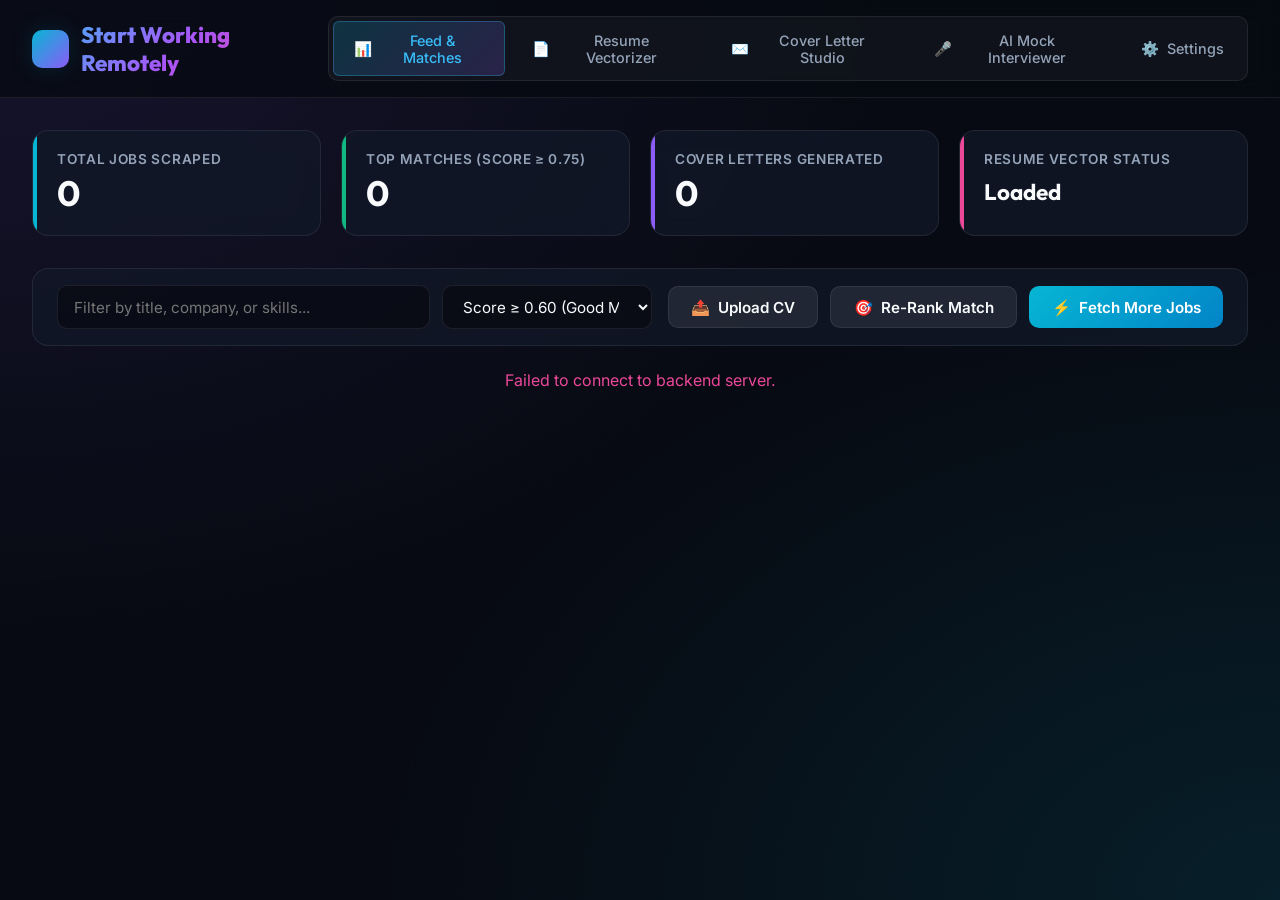
==== web/index.html @ 85f088b6 "Initial commit: Start Working Remotely AI Job Hunting System" ====
<!DOCTYPE html>
<html lang="en">
<head>
  <meta charset="UTF-8">
  <meta name="viewport" content="width=device-width, initial-scale=1.0">
  <title>Start Working Remotely</title>
  <meta name="description" content="Start Working Remotely - Production-ready AI Job Hunting system with vector matching, auto-scraping, cover letter generator, and AI interview prep.">
  <link rel="stylesheet" href="styles.css">
  <link rel="icon" href="data:image/svg+xml,<svg xmlns=%22http://www.w3.org/2000/svg%22 viewBox=%220 0 100 100%22><text y=%22.9em%22 font-size=%2290%22>🌐</text></svg>">
</head>
<body>

  <!-- Header -->
  <header>
    <div class="nav-container">
      <div class="logo">
        <div class="logo-icon">🌐</div>
        Start Working Remotely
      </div>

      <nav class="nav-tabs">
        <button class="tab-btn active" id="tab-btn-feed" onclick="switchTab('feed')">
          <span>📊</span> Feed & Matches
        </button>
        <button class="tab-btn" id="tab-btn-resume" onclick="switchTab('resume')">
          <span>📄</span> Resume Vectorizer
        </button>
        <button class="tab-btn" id="tab-btn-letters" onclick="switchTab('letters')">
          <span>✉️</span> Cover Letter Studio
        </button>
        <button class="tab-btn" id="tab-btn-interview" onclick="switchTab('interview')">
          <span>🎤</span> AI Mock Interviewer
        </button>
        <button class="tab-btn" id="tab-btn-settings" onclick="switchTab('settings')">
          <span>⚙️</span> Settings
        </button>
      </nav>
    </div>
  </header>

  <main>
    <!-- Live Stats -->
    <div class="stats-grid">
      <div class="stat-card">
        <div class="stat-label">Total Jobs Scraped</div>
        <div class="stat-value" id="stat-total-jobs">0</div>
      </div>
      <div class="stat-card emerald">
        <div class="stat-label">Top Matches (Score ≥ 0.75)</div>
        <div class="stat-value" id="stat-top-matches">0</div>
      </div>
      <div class="stat-card purple">
        <div class="stat-label">Cover Letters Generated</div>
        <div class="stat-value" id="stat-letters">0</div>
      </div>
      <div class="stat-card pink">
        <div class="stat-label">Resume Vector Status</div>
        <div class="stat-value" id="stat-resume-status" style="font-size: 1.4rem; padding-top: 0.4rem;">Loaded</div>
      </div>
    </div>

    <!-- TAB 1: Feed & Matches -->
    <div class="tab-content active" id="tab-feed">
      <div class="controls-bar">
        <div class="search-group">
          <input type="text" id="search-input" placeholder="Filter by title, company, or skills..." oninput="filterJobs()">
          <select id="score-filter" style="width: 210px;" onchange="filterJobs()">
            <option value="0.75">Score ≥ 0.75 (High Match)</option>
            <option value="0.60" selected>Score ≥ 0.60 (Good Match)</option>
            <option value="0.50">Score ≥ 0.50 (Fair Match)</option>
            <option value="0.30">Score ≥ 0.30 (Broad)</option>
            <option value="0.00">All Scraped Jobs</option>
          </select>
        </div>
        <div style="display: flex; gap: 0.75rem; flex-wrap: wrap;">
          <button class="btn btn-secondary" id="btn-upload-cv-quick" onclick="document.getElementById('cv-file-input').click()">
            <span>📤</span> Upload CV
          </button>
          <button class="btn btn-secondary" id="btn-re-rank" onclick="triggerReMatch()">
            <span>🎯</span> Re-Rank Match
          </button>
          <button class="btn" id="btn-scan" onclick="triggerScan()">
            <span>⚡</span> Fetch More Jobs
          </button>
        </div>
      </div>

      <div class="jobs-list" id="jobs-container">
        <!-- Rendered dynamically -->
      </div>
    </div>

    <!-- Hidden File Input for CV Upload -->
    <input type="file" id="cv-file-input" accept=".pdf,.txt,.md,.docx" style="display: none;" onchange="handleCvFileUpload(event)">

    <!-- TAB 2: Resume Vectorizer -->
    <div class="tab-content" id="tab-resume">
      <div class="panel">
        <div class="panel-title">
          <span>📄</span> Upload CV / Resume & Vectorize
        </div>
        <p style="color: var(--text-muted); margin-bottom: 1.25rem;">
          Upload your CV (PDF, TXT, MD) or edit the text directly below. The system automatically parses your CV, extracts skills & experience vectors, and re-ranks all job opportunities.
        </p>

        <!-- Drag and Drop Upload Zone -->
        <div id="drop-zone" onclick="document.getElementById('cv-file-input').click()" style="border: 2px dashed rgba(6, 182, 212, 0.4); background: rgba(6, 182, 212, 0.04); border-radius: var(--radius-lg); padding: 2rem; text-align: center; cursor: pointer; margin-bottom: 1.5rem; transition: all 0.2s ease;">
          <div style="font-size: 2.5rem; margin-bottom: 0.5rem;">📁</div>
          <div style="font-weight: 700; font-size: 1.1rem; color: #38bdf8; margin-bottom: 0.25rem;">Click or Drag & Drop your CV here</div>
          <div style="font-size: 0.85rem; color: var(--text-dim);">Supports PDF, TXT, MD, DOCX (Max 10MB)</div>
        </div>

        <div style="font-weight: 600; font-size: 0.95rem; margin-bottom: 0.5rem; color: var(--text-main);">Extracted CV Text Content:</div>
        <textarea id="resume-textarea" rows="16" placeholder="Paste or view your markdown/plain text resume here..."></textarea>
        <div style="margin-top: 1rem; display: flex; justify-content: flex-end; gap: 1rem;">
          <button class="btn" id="btn-save-resume" onclick="saveResume()">
            <span>💾</span> Save & Re-index Embeddings
          </button>
        </div>
      </div>
    </div>


    <!-- TAB 3: Cover Letter Studio -->
    <div class="tab-content" id="tab-letters">
      <div class="panel">
        <div class="panel-title">
          <span>✉️</span> AI Cover Letter Generator Studio
        </div>
        <p style="color: var(--text-muted); margin-bottom: 1rem;">
          Select a matched job from your feed or generate letters on demand using local Ollama LLMs or OpenRouter.
        </p>
        <div id="cover-letter-workspace">
          <p style="color: var(--text-dim);">Select a job in the Feed tab and click "Draft Cover Letter" to generate.</p>
        </div>
      </div>
    </div>

    <!-- TAB 4: Mock Interviewer -->
    <div class="tab-content" id="tab-interview">
      <div class="panel">
        <div class="panel-title">
          <span>🎤</span> AI Mock Interviewer & Evaluation Agent
        </div>
        <p style="color: var(--text-muted); margin-bottom: 1rem;">
          Practice answering 15 technical, behavioral, and situational questions tailored specifically to your target roles.
        </p>
        <div id="interview-workspace">
          <p style="color: var(--text-dim);">Select a job in the Feed tab and click "Interview Prep" to generate custom questions.</p>
        </div>
      </div>
    </div>

    <!-- TAB 5: Settings -->
    <div class="tab-content" id="tab-settings">
      <div class="panel">
        <div class="panel-title">
          <span>⚙️</span> System Configuration
        </div>
        <div style="display: grid; gap: 1rem; max-width: 600px;">
          <div>
            <label style="font-weight: 600; display: block; margin-bottom: 0.4rem;">Default Search Role Query</label>
            <input type="text" id="cfg-role" value="software engineer">
          </div>
          <div>
            <label style="font-weight: 600; display: block; margin-bottom: 0.4rem;">Location Filter</label>
            <input type="text" id="cfg-location" value="remote">
          </div>
          <div>
            <label style="font-weight: 600; display: block; margin-bottom: 0.4rem;">Ollama API Base URL (Local LLM)</label>
            <input type="text" id="cfg-ollama" value="http://localhost:11434">
          </div>
          <div>
            <label style="font-weight: 600; display: block; margin-bottom: 0.4rem;">OpenRouter API Key (Optional Cloud LLM)</label>
            <input type="text" id="cfg-openrouter" placeholder="sk-or-v1-...">
          </div>
          <div style="margin-top: 1rem;">
            <button class="btn btn-purple" onclick="saveSettings()">Save Settings</button>
          </div>
        </div>
      </div>
    </div>
  </main>

  <!-- Modal Viewer -->
  <div class="modal-overlay" id="modal-overlay">
    <div class="modal-box">
      <div class="modal-header">
        <div class="modal-title" id="modal-title">Modal Header</div>
        <button class="modal-close" onclick="closeModal()">✕</button>
      </div>
      <div class="modal-body" id="modal-body">
        <!-- Content -->
      </div>
    </div>
  </div>

  <script src="app.js"></script>
</body>
</html>
---- web/styles.css ----
@import url('https://fonts.googleapis.com/css2?family=Inter:wght@300;400;500;600;700&family=Outfit:wght@500;600;700;800&display=swap');

:root {
  --bg-dark: #070a12;
  --bg-card: rgba(18, 25, 41, 0.75);
  --bg-card-hover: rgba(26, 36, 59, 0.85);
  --bg-glass: rgba(255, 255, 255, 0.03);
  --border-glass: rgba(255, 255, 255, 0.08);
  --border-focus: #3b82f6;

  --accent-cyan: #06b6d4;
  --accent-purple: #8b5cf6;
  --accent-pink: #ec4899;
  --accent-emerald: #10b981;
  --accent-amber: #f59e0b;
  
  --text-main: #f8fafc;
  --text-muted: #94a3b8;
  --text-dim: #64748b;
  
  --shadow-glow: 0 0 25px rgba(6, 182, 212, 0.15);
  --radius-lg: 16px;
  --radius-md: 10px;
  --radius-sm: 6px;
}

* {
  margin: 0;
  padding: 0;
  box-sizing: border-box;
  font-family: 'Inter', -apple-system, BlinkMacSystemFont, sans-serif;
}

body {
  background-color: var(--bg-dark);
  background-image: 
    radial-gradient(at 0% 0%, rgba(139, 92, 246, 0.12) 0px, transparent 50%),
    radial-gradient(at 100% 100%, rgba(6, 182, 212, 0.12) 0px, transparent 50%);
  color: var(--text-main);
  min-height: 100vh;
  display: flex;
  flex-direction: column;
}

/* Header & Navbar */
header {
  border-bottom: 1px solid var(--border-glass);
  background: rgba(7, 10, 18, 0.8);
  backdrop-filter: blur(12px);
  position: sticky;
  top: 0;
  z-index: 100;
  padding: 1rem 2rem;
}

.nav-container {
  max-width: 1400px;
  margin: 0 auto;
  display: flex;
  justify-content: space-between;
  align-items: center;
}

.logo {
  display: flex;
  align-items: center;
  gap: 0.75rem;
  font-family: 'Outfit', sans-serif;
  font-weight: 800;
  font-size: 1.4rem;
  background: linear-gradient(135deg, #38bdf8, #a855f7, #ec4899);
  -webkit-background-clip: text;
  -webkit-text-fill-color: transparent;
}

.logo-icon {
  width: 38px;
  height: 38px;
  background: linear-gradient(135deg, var(--accent-cyan), var(--accent-purple));
  border-radius: var(--radius-md);
  display: flex;
  align-items: center;
  justify-content: center;
  font-size: 1.3rem;
  color: white;
  box-shadow: var(--shadow-glow);
}

.nav-tabs {
  display: flex;
  gap: 0.5rem;
  background: rgba(255, 255, 255, 0.04);
  padding: 0.25rem;
  border-radius: var(--radius-md);
  border: 1px solid var(--border-glass);
}

.tab-btn {
  background: transparent;
  border: none;
  color: var(--text-muted);
  padding: 0.6rem 1.2rem;
  border-radius: var(--radius-sm);
  font-weight: 500;
  font-size: 0.9rem;
  cursor: pointer;
  transition: all 0.2s ease;
  display: flex;
  align-items: center;
  gap: 0.5rem;
}

.tab-btn:hover {
  color: var(--text-main);
  background: rgba(255, 255, 255, 0.05);
}

.tab-btn.active {
  background: linear-gradient(135deg, rgba(6, 182, 212, 0.2), rgba(139, 92, 246, 0.2));
  color: #38bdf8;
  border: 1px solid rgba(56, 189, 248, 0.3);
}

/* Layout */
main {
  max-width: 1400px;
  margin: 2rem auto;
  padding: 0 2rem;
  width: 100%;
  flex: 1;
}

.tab-content {
  display: none;
  animation: fadeIn 0.3s ease;
}

.tab-content.active {
  display: block;
}

@keyframes fadeIn {
  from { opacity: 0; transform: translateY(6px); }
  to { opacity: 1; transform: translateY(0); }
}

/* Stat Cards */
.stats-grid {
  display: grid;
  grid-template-columns: repeat(4, 1fr);
  gap: 1.25rem;
  margin-bottom: 2rem;
}

@media (max-width: 1024px) {
  .stats-grid {
    grid-template-columns: repeat(2, 1fr);
  }
}

@media (max-width: 600px) {
  .stats-grid {
    grid-template-columns: 1fr;
  }
}


.stat-card {
  background: var(--bg-card);
  border: 1px solid var(--border-glass);
  border-radius: var(--radius-lg);
  padding: 1.25rem 1.5rem;
  backdrop-filter: blur(10px);
  position: relative;
  overflow: hidden;
  transition: transform 0.2s ease, border-color 0.2s ease;
}

.stat-card:hover {
  transform: translateY(-2px);
  border-color: rgba(255, 255, 255, 0.18);
}

.stat-card::after {
  content: '';
  position: absolute;
  top: 0;
  left: 0;
  width: 4px;
  height: 100%;
  background: var(--accent-cyan);
}

.stat-card.emerald::after { background: var(--accent-emerald); }
.stat-card.purple::after { background: var(--accent-purple); }
.stat-card.pink::after { background: var(--accent-pink); }

.stat-label {
  font-size: 0.85rem;
  color: var(--text-muted);
  text-transform: uppercase;
  letter-spacing: 0.05em;
  font-weight: 600;
}

.stat-value {
  font-family: 'Outfit', sans-serif;
  font-size: 2.2rem;
  font-weight: 700;
  margin-top: 0.25rem;
  color: var(--text-main);
}

/* Controls Bar */
.controls-bar {
  display: flex;
  justify-content: space-between;
  align-items: center;
  gap: 1rem;
  margin-bottom: 1.5rem;
  flex-wrap: wrap;
  background: var(--bg-card);
  padding: 1rem 1.5rem;
  border-radius: var(--radius-lg);
  border: 1px solid var(--border-glass);
}

.search-group {
  display: flex;
  gap: 0.75rem;
  flex: 1;
  min-width: 300px;
}

input[type="text"], textarea, select {
  background: rgba(0, 0, 0, 0.4);
  border: 1px solid var(--border-glass);
  color: var(--text-main);
  padding: 0.65rem 1rem;
  border-radius: var(--radius-md);
  font-size: 0.95rem;
  outline: none;
  transition: all 0.2s ease;
  width: 100%;
}

input[type="text"]:focus, textarea:focus, select:focus {
  border-color: var(--accent-cyan);
  box-shadow: 0 0 0 3px rgba(6, 182, 212, 0.15);
}

.btn {
  background: linear-gradient(135deg, var(--accent-cyan), #0284c7);
  color: white;
  border: none;
  padding: 0.65rem 1.4rem;
  border-radius: var(--radius-md);
  font-weight: 600;
  font-size: 0.95rem;
  cursor: pointer;
  transition: all 0.2s ease;
  display: inline-flex;
  align-items: center;
  justify-content: center;
  gap: 0.5rem;
  white-space: nowrap;
}

.btn:hover {
  filter: brightness(1.1);
  box-shadow: 0 4px 15px rgba(6, 182, 212, 0.3);
}

.btn-secondary {
  background: rgba(255, 255, 255, 0.08);
  color: var(--text-main);
  border: 1px solid var(--border-glass);
}

.btn-secondary:hover {
  background: rgba(255, 255, 255, 0.15);
}

.btn-purple {
  background: linear-gradient(135deg, var(--accent-purple), #6d28d9);
}

.btn-purple:hover {
  box-shadow: 0 4px 15px rgba(139, 92, 246, 0.3);
}

/* Job Cards List */
.jobs-list {
  display: flex;
  flex-direction: column;
  gap: 1rem;
}

.job-card {
  background: var(--bg-card);
  border: 1px solid var(--border-glass);
  border-radius: var(--radius-lg);
  padding: 1.5rem;
  display: flex;
  justify-content: space-between;
  align-items: flex-start;
  gap: 1.5rem;
  transition: all 0.2s ease;
  backdrop-filter: blur(10px);
}

.job-card:hover {
  border-color: rgba(56, 189, 248, 0.3);
  box-shadow: 0 8px 30px rgba(0, 0, 0, 0.3);
  transform: translateY(-1px);
}

.job-info {
  flex: 1;
}

.job-title-row {
  display: flex;
  align-items: center;
  gap: 1rem;
  margin-bottom: 0.4rem;
  flex-wrap: wrap;
}

.job-title {
  font-family: 'Outfit', sans-serif;
  font-size: 1.25rem;
  font-weight: 700;
  color: var(--text-main);
  text-decoration: none;
}

.job-title:hover {
  color: var(--accent-cyan);
}

.badge-score {
  padding: 0.25rem 0.65rem;
  border-radius: 20px;
  font-size: 0.8rem;
  font-weight: 700;
  display: inline-flex;
  align-items: center;
  gap: 0.3rem;
}

.score-high {
  background: rgba(16, 185, 129, 0.15);
  color: #34d399;
  border: 1px solid rgba(16, 185, 129, 0.3);
}

.score-mid {
  background: rgba(6, 182, 212, 0.15);
  color: #38bdf8;
  border: 1px solid rgba(6, 182, 212, 0.3);
}

.score-low {
  background: rgba(245, 158, 11, 0.15);
  color: #fbbf24;
  border: 1px solid rgba(245, 158, 11, 0.3);
}

.job-meta {
  display: flex;
  gap: 1.25rem;
  font-size: 0.9rem;
  color: var(--text-muted);
  margin-bottom: 0.75rem;
}

.job-meta span {
  display: flex;
  align-items: center;
  gap: 0.3rem;
}

.job-desc {
  font-size: 0.92rem;
  color: var(--text-muted);
  line-height: 1.5;
  display: -webkit-box;
  -webkit-line-clamp: 2;
  -webkit-box-orient: vertical;
  overflow: hidden;
}

.job-actions {
  display: flex;
  flex-direction: column;
  gap: 0.5rem;
  min-width: 160px;
}

/* Modal */
.modal-overlay {
  position: fixed;
  top: 0;
  left: 0;
  width: 100vw;
  height: 100vh;
  background: rgba(0, 0, 0, 0.75);
  backdrop-filter: blur(8px);
  z-index: 1000;
  display: none;
  align-items: center;
  justify-content: center;
}

.modal-overlay.active {
  display: flex;
}

.modal-box {
  background: #0f172a;
  border: 1px solid var(--border-glass);
  border-radius: var(--radius-lg);
  width: 90%;
  max-width: 750px;
  max-height: 85vh;
  display: flex;
  flex-direction: column;
  box-shadow: 0 20px 50px rgba(0, 0, 0, 0.6);
  animation: modalIn 0.25s ease;
}

@keyframes modalIn {
  from { opacity: 0; transform: scale(0.95); }
  to { opacity: 1; transform: scale(1); }
}

.modal-header {
  padding: 1.25rem 1.5rem;
  border-bottom: 1px solid var(--border-glass);
  display: flex;
  justify-content: space-between;
  align-items: center;
}

.modal-title {
  font-family: 'Outfit', sans-serif;
  font-size: 1.2rem;
  font-weight: 700;
}

.modal-close {
  background: transparent;
  border: none;
  color: var(--text-muted);
  font-size: 1.5rem;
  cursor: pointer;
}

.modal-body {
  padding: 1.5rem;
  overflow-y: auto;
  flex: 1;
}

/* Form & Editor Panels */
.panel {
  background: var(--bg-card);
  border: 1px solid var(--border-glass);
  border-radius: var(--radius-lg);
  padding: 1.75rem;
  margin-bottom: 1.5rem;
}

.panel-title {
  font-family: 'Outfit', sans-serif;
  font-size: 1.25rem;
  font-weight: 700;
  margin-bottom: 1rem;
  display: flex;
  align-items: center;
  gap: 0.5rem;
}

/* Question List & Interview Q&A */
.qa-card {
  background: rgba(255, 255, 255, 0.03);
  border: 1px solid var(--border-glass);
  border-radius: var(--radius-md);
  padding: 1.25rem;
  margin-bottom: 1rem;
}

.qa-question {
  font-weight: 600;
  font-size: 1.05rem;
  color: #38bdf8;
  margin-bottom: 0.5rem;
}

.qa-hint {
  font-size: 0.88rem;
  color: var(--text-dim);
  margin-bottom: 1rem;
  font-style: italic;
}

.scorecard {
  background: rgba(16, 185, 129, 0.08);
  border: 1px solid rgba(16, 185, 129, 0.25);
  border-radius: var(--radius-md);
  padding: 1rem;
  margin-top: 1rem;
}

.scorecard-metrics {
  display: flex;
  gap: 1rem;
  margin-bottom: 0.5rem;
}

.score-chip {
  background: rgba(0, 0, 0, 0.4);
  padding: 0.3rem 0.6rem;
  border-radius: var(--radius-sm);
  font-size: 0.85rem;
  font-weight: 600;
}
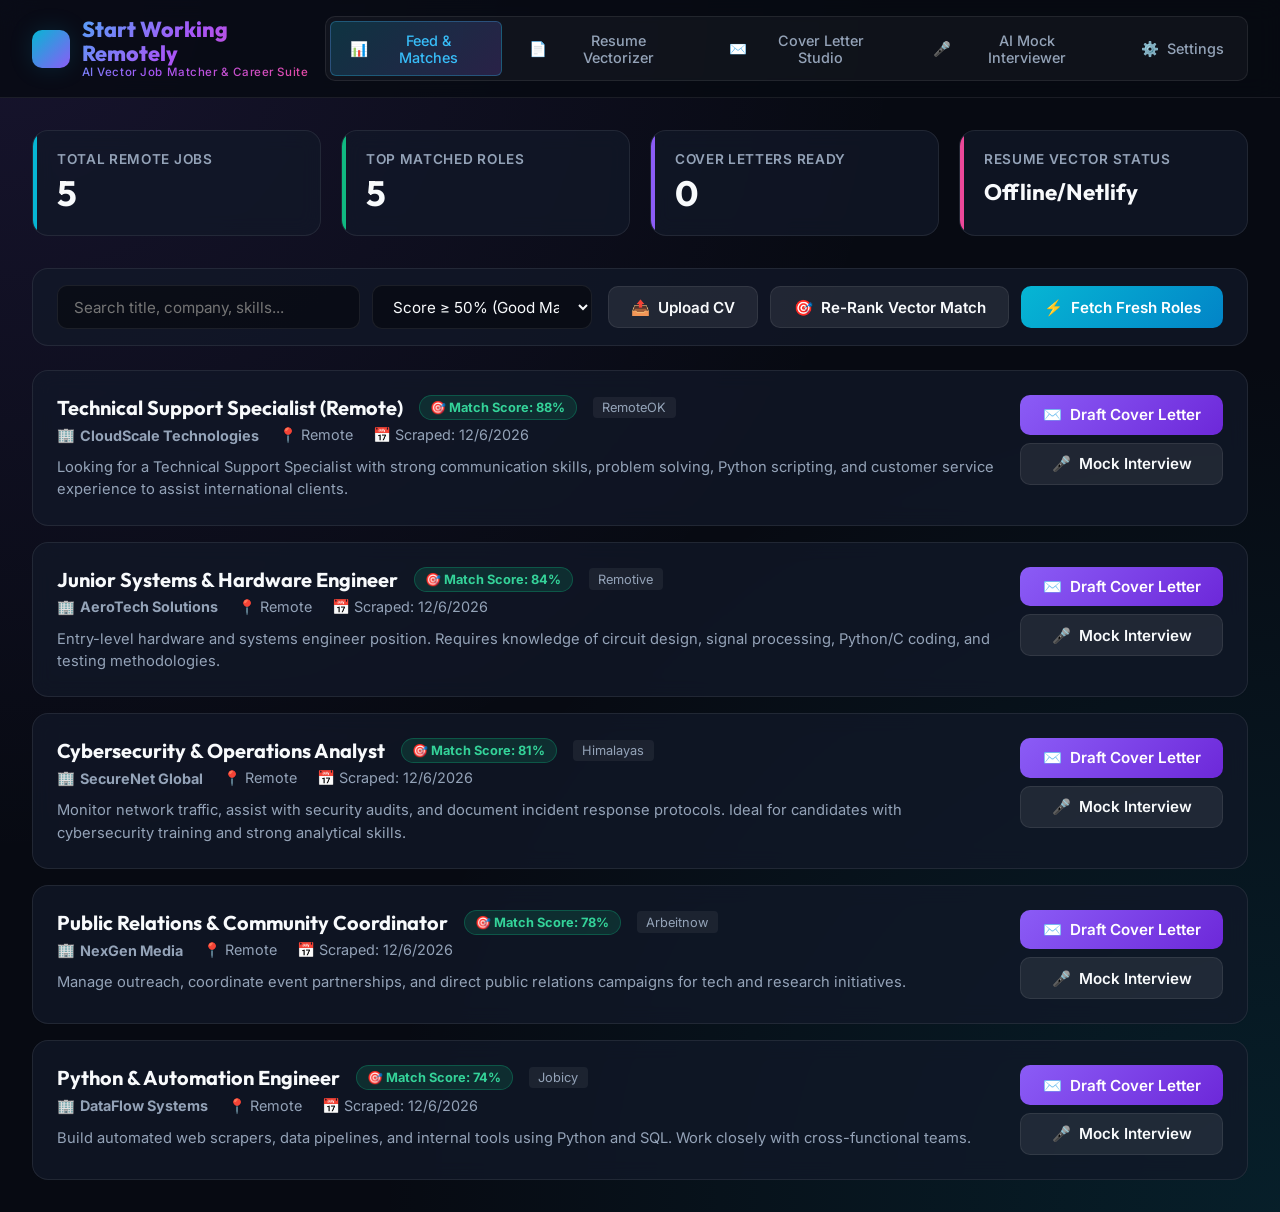
==== commit cdeee98a: "Fixed the bugs" ====
--- a/web/index.html
+++ b/web/index.html
@@ -3,8 +3,8 @@
 <head>
   <meta charset="UTF-8">
   <meta name="viewport" content="width=device-width, initial-scale=1.0">
-  <title>Start Working Remotely</title>
-  <meta name="description" content="Start Working Remotely - Production-ready AI Job Hunting system with vector matching, auto-scraping, cover letter generator, and AI interview prep.">
+  <title>Start Working Remotely - AI Job Hunting & Interview Studio</title>
+  <meta name="description" content="Start Working Remotely - Vector matching job scraper, ATS cover letter studio, and AI mock interviewer.">
   <link rel="stylesheet" href="styles.css">
   <link rel="icon" href="data:image/svg+xml,<svg xmlns=%22http://www.w3.org/2000/svg%22 viewBox=%220 0 100 100%22><text y=%22.9em%22 font-size=%2290%22>🌐</text></svg>">
 </head>
@@ -15,7 +15,10 @@
     <div class="nav-container">
       <div class="logo">
         <div class="logo-icon">🌐</div>
-        Start Working Remotely
+        <div style="display: flex; flex-direction: column;">
+          <span style="font-family: Outfit; font-weight: 800; font-size: 1.35rem; line-height: 1.1;">Start Working Remotely</span>
+          <span style="font-size: 0.72rem; color: var(--text-muted); font-weight: 500; letter-spacing: 0.05em;">AI Vector Job Matcher & Career Suite</span>
+        </div>
       </div>
 
       <nav class="nav-tabs">
@@ -42,20 +45,20 @@
     <!-- Live Stats -->
     <div class="stats-grid">
       <div class="stat-card">
-        <div class="stat-label">Total Jobs Scraped</div>
+        <div class="stat-label">Total Remote Jobs</div>
         <div class="stat-value" id="stat-total-jobs">0</div>
       </div>
       <div class="stat-card emerald">
-        <div class="stat-label">Top Matches (Score ≥ 0.75)</div>
+        <div class="stat-label">Top Matched Roles</div>
         <div class="stat-value" id="stat-top-matches">0</div>
       </div>
       <div class="stat-card purple">
-        <div class="stat-label">Cover Letters Generated</div>
+        <div class="stat-label">Cover Letters Ready</div>
         <div class="stat-value" id="stat-letters">0</div>
       </div>
       <div class="stat-card pink">
         <div class="stat-label">Resume Vector Status</div>
-        <div class="stat-value" id="stat-resume-status" style="font-size: 1.4rem; padding-top: 0.4rem;">Loaded</div>
+        <div class="stat-value" id="stat-resume-status" style="font-size: 1.4rem; padding-top: 0.4rem;">Active</div>
       </div>
     </div>
 
@@ -63,13 +66,12 @@
     <div class="tab-content active" id="tab-feed">
       <div class="controls-bar">
         <div class="search-group">
-          <input type="text" id="search-input" placeholder="Filter by title, company, or skills..." oninput="filterJobs()">
-          <select id="score-filter" style="width: 210px;" onchange="filterJobs()">
-            <option value="0.75">Score ≥ 0.75 (High Match)</option>
-            <option value="0.60" selected>Score ≥ 0.60 (Good Match)</option>
-            <option value="0.50">Score ≥ 0.50 (Fair Match)</option>
-            <option value="0.30">Score ≥ 0.30 (Broad)</option>
-            <option value="0.00">All Scraped Jobs</option>
+          <input type="text" id="search-input" placeholder="Search title, company, skills..." oninput="filterJobs()">
+          <select id="score-filter" style="width: 220px;" onchange="filterJobs()">
+            <option value="0.70">Score ≥ 70% (High Match)</option>
+            <option value="0.50" selected>Score ≥ 50% (Good Match)</option>
+            <option value="0.30">Score ≥ 30% (Broad Roles)</option>
+            <option value="0.00">All Scraped Roles</option>
           </select>
         </div>
         <div style="display: flex; gap: 0.75rem; flex-wrap: wrap;">
@@ -77,10 +79,10 @@
             <span>📤</span> Upload CV
           </button>
           <button class="btn btn-secondary" id="btn-re-rank" onclick="triggerReMatch()">
-            <span>🎯</span> Re-Rank Match
+            <span>🎯</span> Re-Rank Vector Match
           </button>
           <button class="btn" id="btn-scan" onclick="triggerScan()">
-            <span>⚡</span> Fetch More Jobs
+            <span>⚡</span> Fetch Fresh Roles
           </button>
         </div>
       </div>
@@ -99,19 +101,19 @@
         <div class="panel-title">
           <span>📄</span> Upload CV / Resume & Vectorize
         </div>
-        <p style="color: var(--text-muted); margin-bottom: 1.25rem;">
-          Upload your CV (PDF, TXT, MD) or edit the text directly below. The system automatically parses your CV, extracts skills & experience vectors, and re-ranks all job opportunities.
+        <p style="color: var(--text-muted); margin-bottom: 1.25rem; line-height: 1.5;">
+          Upload your CV (PDF, DOCX, TXT, MD) or edit your resume text directly below. The system extracts skills & domain vectors to re-rank all scraped job postings.
         </p>
 
         <!-- Drag and Drop Upload Zone -->
         <div id="drop-zone" onclick="document.getElementById('cv-file-input').click()" style="border: 2px dashed rgba(6, 182, 212, 0.4); background: rgba(6, 182, 212, 0.04); border-radius: var(--radius-lg); padding: 2rem; text-align: center; cursor: pointer; margin-bottom: 1.5rem; transition: all 0.2s ease;">
           <div style="font-size: 2.5rem; margin-bottom: 0.5rem;">📁</div>
           <div style="font-weight: 700; font-size: 1.1rem; color: #38bdf8; margin-bottom: 0.25rem;">Click or Drag & Drop your CV here</div>
-          <div style="font-size: 0.85rem; color: var(--text-dim);">Supports PDF, TXT, MD, DOCX (Max 10MB)</div>
-        </div>
-
-        <div style="font-weight: 600; font-size: 0.95rem; margin-bottom: 0.5rem; color: var(--text-main);">Extracted CV Text Content:</div>
-        <textarea id="resume-textarea" rows="16" placeholder="Paste or view your markdown/plain text resume here..."></textarea>
+          <div style="font-size: 0.85rem; color: var(--text-dim);">Supports PDF, DOCX, TXT, MD</div>
+        </div>
+
+        <div style="font-weight: 600; font-size: 0.95rem; margin-bottom: 0.5rem; color: var(--text-main);">Extracted Resume Vector Text:</div>
+        <textarea id="resume-textarea" rows="16" placeholder="Paste or view your resume text here..."></textarea>
         <div style="margin-top: 1rem; display: flex; justify-content: flex-end; gap: 1rem;">
           <button class="btn" id="btn-save-resume" onclick="saveResume()">
             <span>💾</span> Save & Re-index Embeddings
@@ -125,14 +127,45 @@
     <div class="tab-content" id="tab-letters">
       <div class="panel">
         <div class="panel-title">
-          <span>✉️</span> AI Cover Letter Generator Studio
-        </div>
-        <p style="color: var(--text-muted); margin-bottom: 1rem;">
-          Select a matched job from your feed or generate letters on demand using local Ollama LLMs or OpenRouter.
+          <span>✉️</span> AI Cover Letter Studio
+        </div>
+        <p style="color: var(--text-muted); margin-bottom: 1.25rem;">
+          Select a target job position to generate an ATS-tailored cover letter based on your candidate profile.
         </p>
-        <div id="cover-letter-workspace">
-          <p style="color: var(--text-dim);">Select a job in the Feed tab and click "Draft Cover Letter" to generate.</p>
-        </div>
+
+        <div style="display: grid; grid-template-columns: 2fr 1fr; gap: 1rem; margin-bottom: 1.25rem;">
+          <div>
+            <label style="font-weight: 600; font-size: 0.88rem; margin-bottom: 0.35rem; display: block; color: var(--text-muted);">Select Target Job Role:</label>
+            <select id="cl-job-select" onchange="loadCoverLetterForSelectedJob()">
+              <option value="">-- Choose a Matched Job --</option>
+            </select>
+          </div>
+          <div>
+            <label style="font-weight: 600; font-size: 0.88rem; margin-bottom: 0.35rem; display: block; color: var(--text-muted);">Cover Letter Tone:</label>
+            <select id="cl-tone-select">
+              <option value="ats">Standard Professional (ATS Optimized)</option>
+              <option value="tech">Technical & Engineering Focused</option>
+              <option value="leadership">Leadership & PR Focused</option>
+              <option value="enthusiastic">High Energy & Enthusiastic</option>
+            </select>
+          </div>
+        </div>
+
+        <div style="margin-bottom: 1.5rem;">
+          <button class="btn btn-purple" id="btn-gen-cl" onclick="generateCoverLetterInStudio()">
+            <span>✉️</span> Generate Tailored Cover Letter
+          </button>
+        </div>
+
+        <div style="display: flex; justify-content: space-between; align-items: center; margin-bottom: 0.5rem;">
+          <span style="font-weight: 600; font-size: 0.95rem;">Generated Cover Letter Draft:</span>
+          <div style="display: flex; gap: 0.75rem; align-items: center;">
+            <span id="cl-word-count" style="font-size: 0.85rem; color: var(--text-dim);">0 words</span>
+            <button class="btn btn-secondary" style="padding: 0.35rem 0.8rem; font-size: 0.85rem;" onclick="copyCoverLetterText()">📋 Copy Text</button>
+            <button class="btn btn-secondary" style="padding: 0.35rem 0.8rem; font-size: 0.85rem;" onclick="downloadCoverLetterText()">💾 Download .txt</button>
+          </div>
+        </div>
+        <textarea id="cl-output-text" rows="18" placeholder="Select a job and click Generate to build your tailored cover letter..."></textarea>
       </div>
     </div>
 
@@ -140,13 +173,32 @@
     <div class="tab-content" id="tab-interview">
       <div class="panel">
         <div class="panel-title">
-          <span>🎤</span> AI Mock Interviewer & Evaluation Agent
-        </div>
-        <p style="color: var(--text-muted); margin-bottom: 1rem;">
-          Practice answering 15 technical, behavioral, and situational questions tailored specifically to your target roles.
+          <span>🎤</span> AI Mock Interviewer & Feedback Studio
+        </div>
+        <p style="color: var(--text-muted); margin-bottom: 1.25rem;">
+          Practice answering targeted technical, behavioral, and situational questions. Submit your response for immediate AI grading and feedback.
         </p>
+
+        <div style="display: flex; gap: 1rem; margin-bottom: 1.5rem; flex-wrap: wrap;">
+          <div style="flex: 1; min-width: 250px;">
+            <label style="font-weight: 600; font-size: 0.88rem; margin-bottom: 0.35rem; display: block; color: var(--text-muted);">Select Target Role:</label>
+            <select id="int-job-select" onchange="loadInterviewForSelectedJob()">
+              <option value="">-- Choose a Matched Job --</option>
+            </select>
+          </div>
+          <div style="display: flex; align-items: flex-end;">
+            <button class="btn" onclick="generateInterviewQuestionsInStudio()">
+              <span>🎤</span> Load Interview Questions
+            </button>
+          </div>
+        </div>
+
         <div id="interview-workspace">
-          <p style="color: var(--text-dim);">Select a job in the Feed tab and click "Interview Prep" to generate custom questions.</p>
+          <div style="text-align: center; padding: 3rem; background: rgba(0,0,0,0.2); border-radius: var(--radius-md); border: 1px dashed var(--border-glass);">
+            <div style="font-size: 2rem; margin-bottom: 0.5rem;">🎯</div>
+            <h4 style="font-family: Outfit; font-size: 1.2rem; margin-bottom: 0.5rem;">No Role Selected</h4>
+            <p style="color: var(--text-dim); font-size: 0.9rem;">Choose a job from the dropdown above to load role-specific mock questions and model answers.</p>
+          </div>
         </div>
       </div>
     </div>
